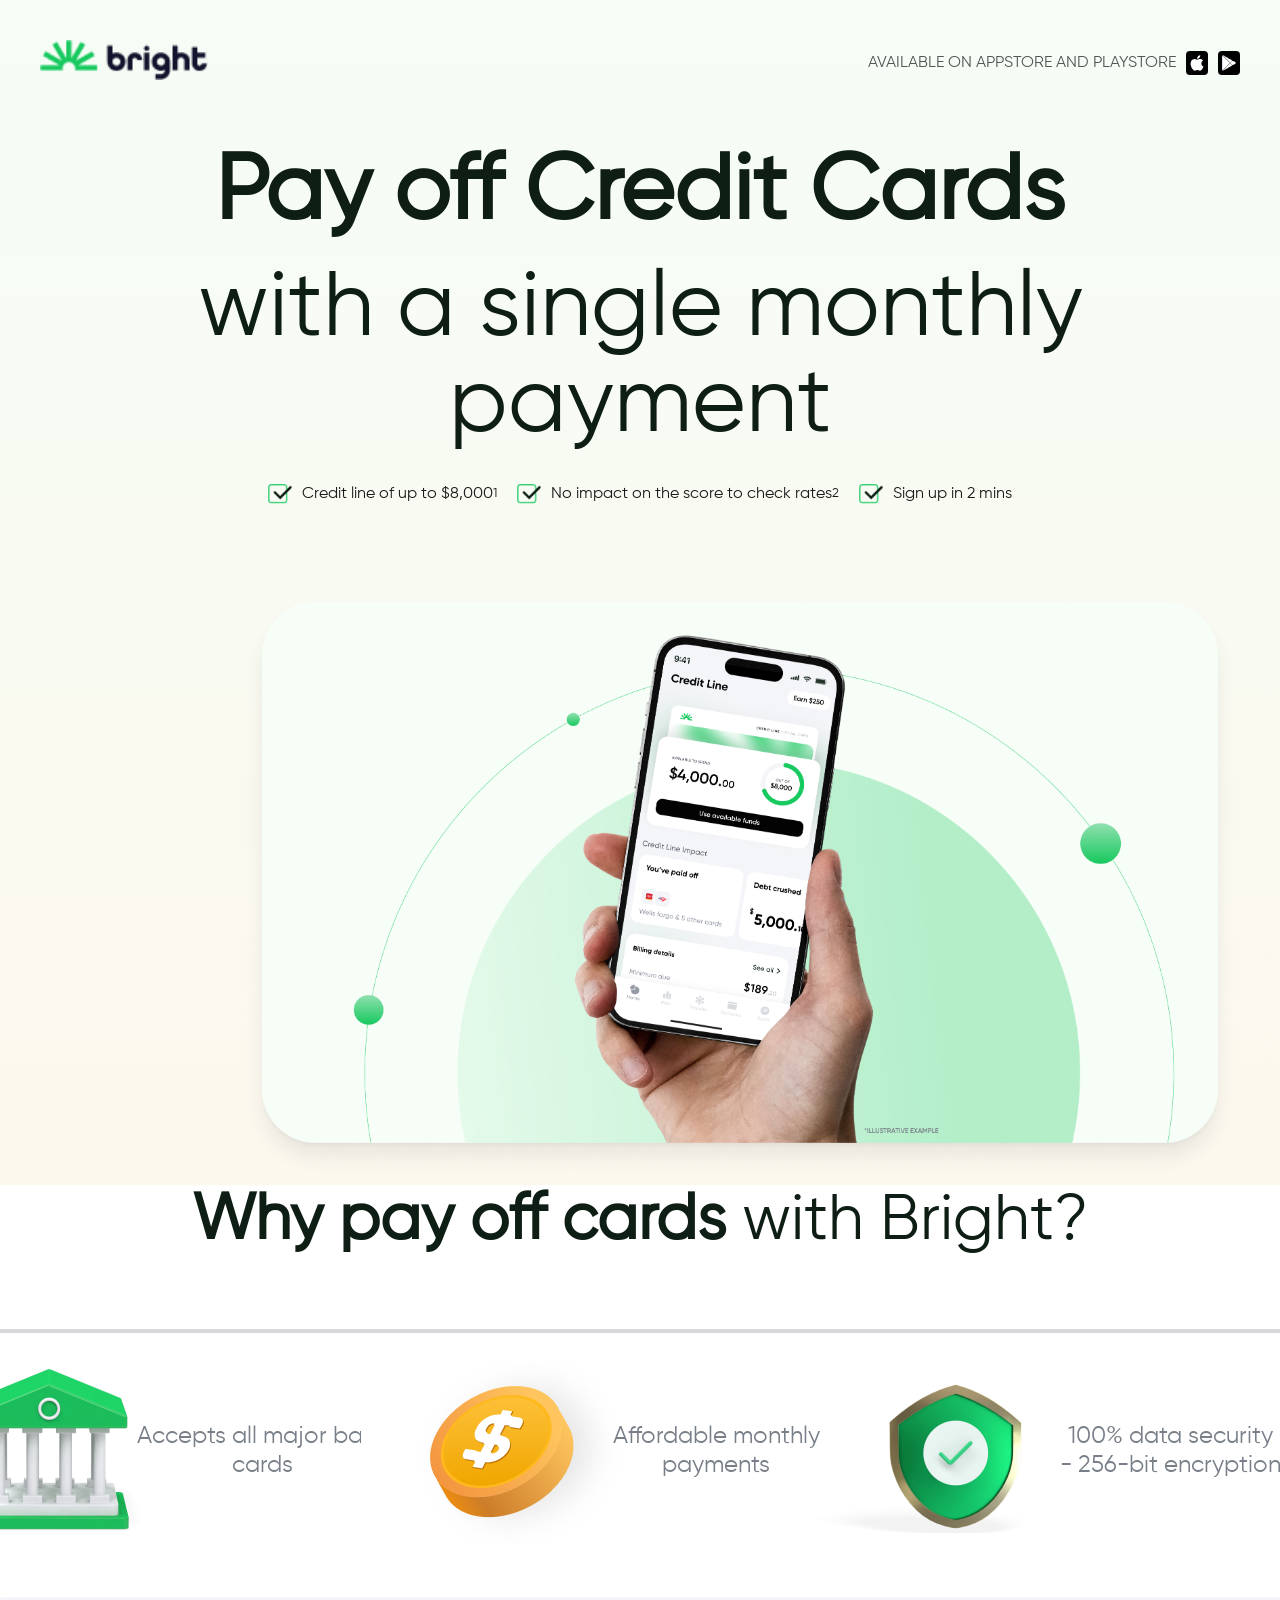
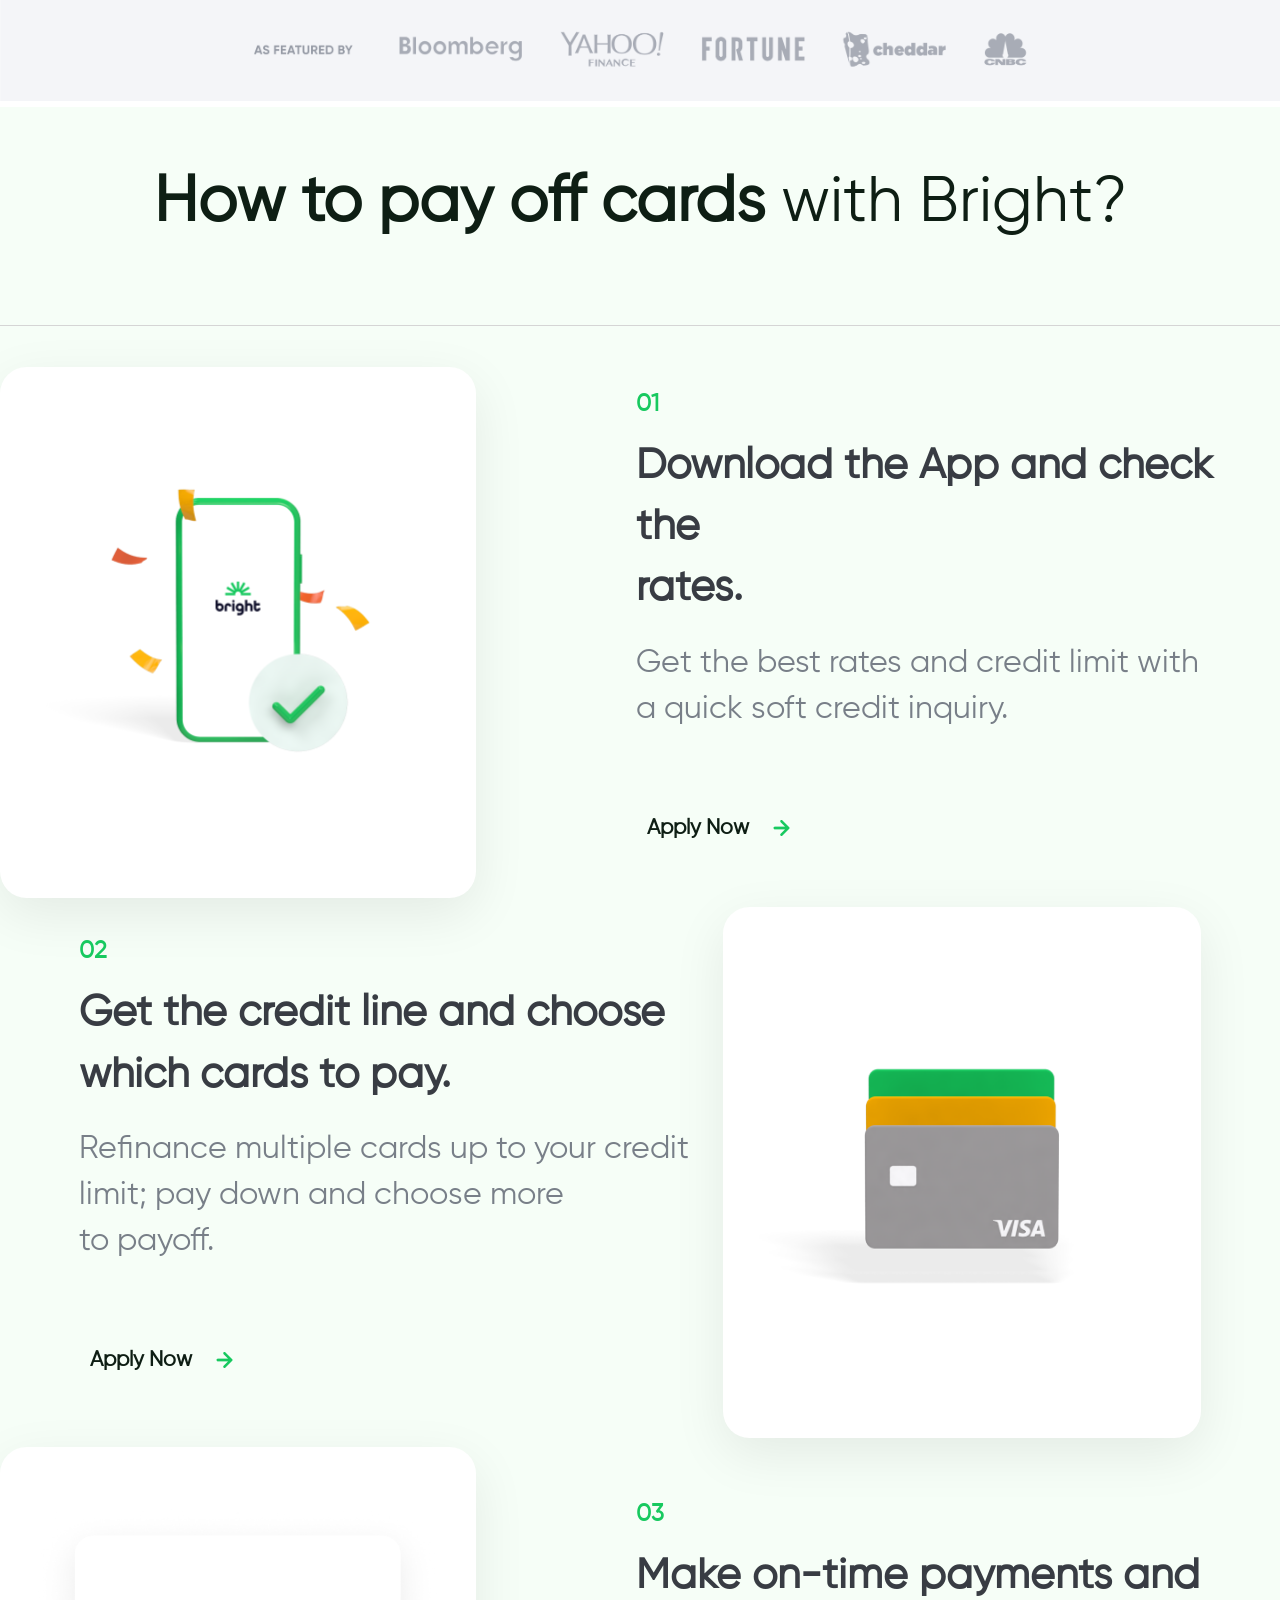
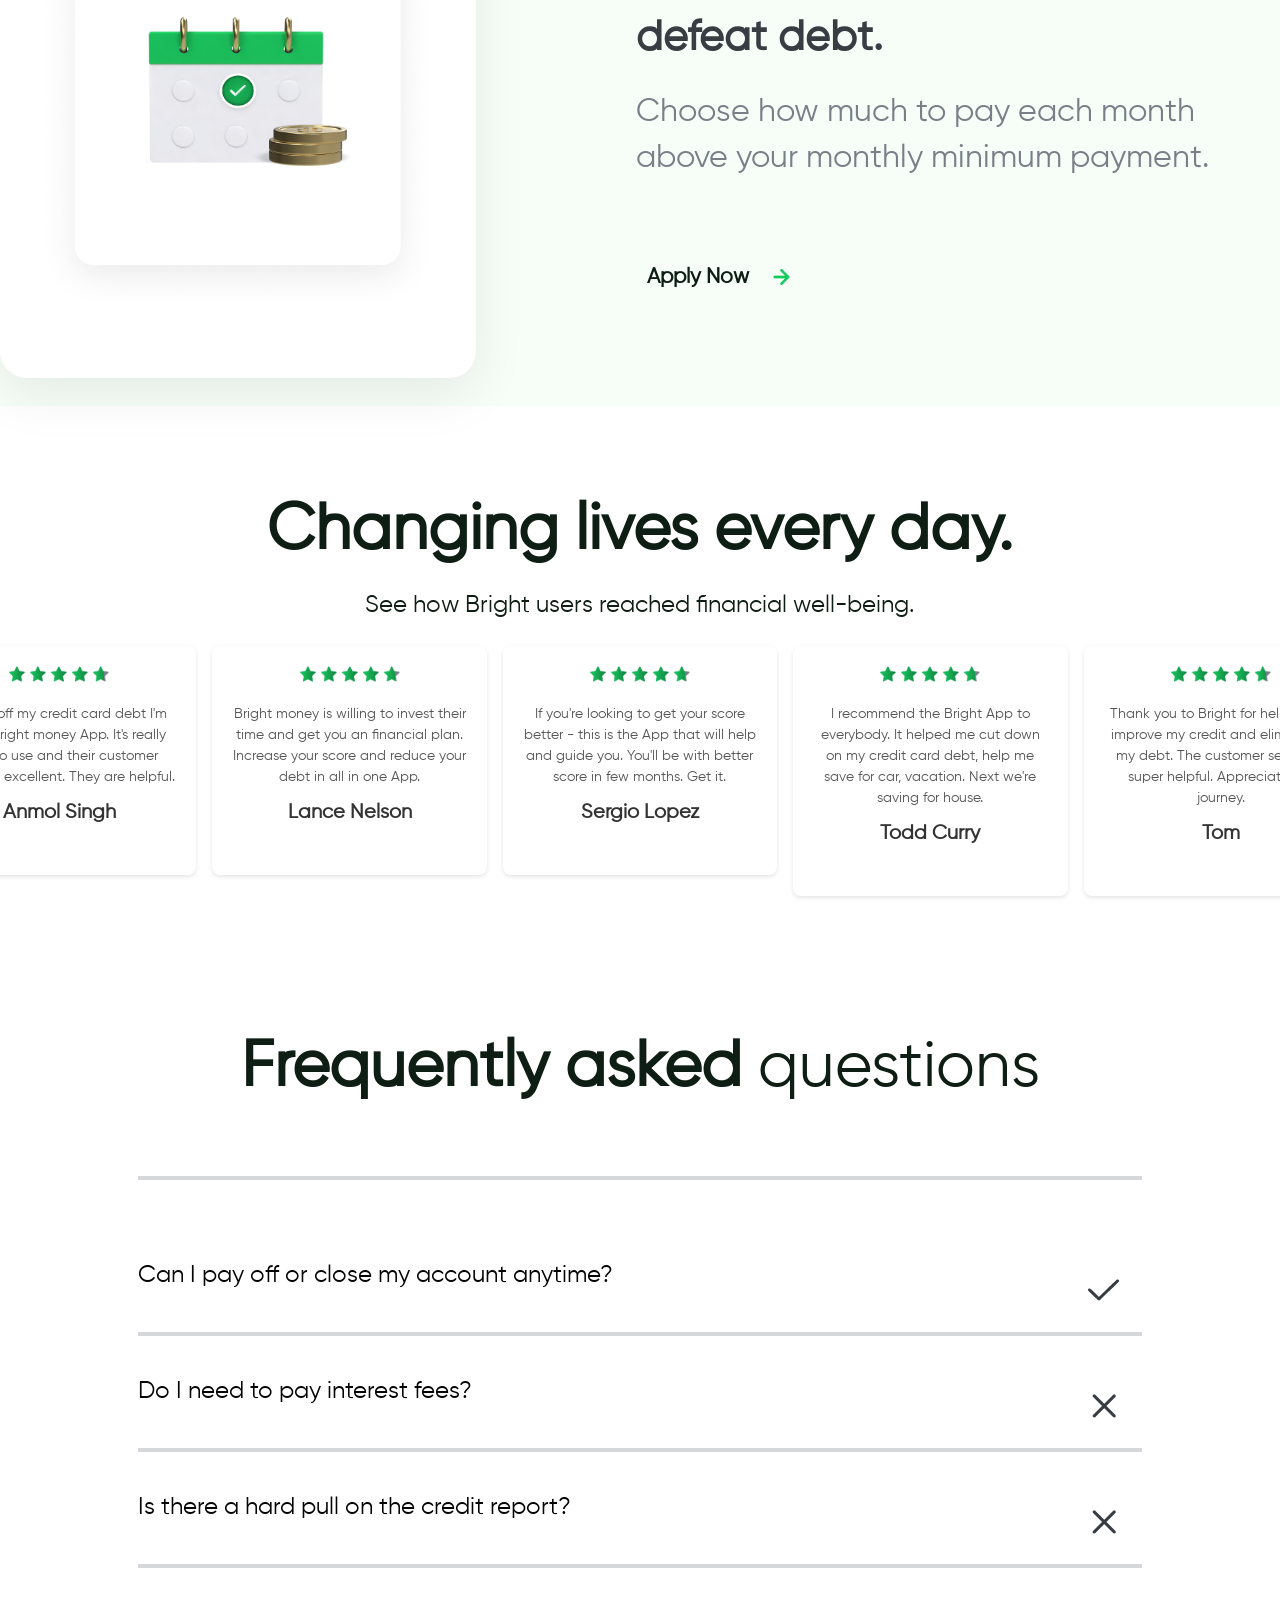
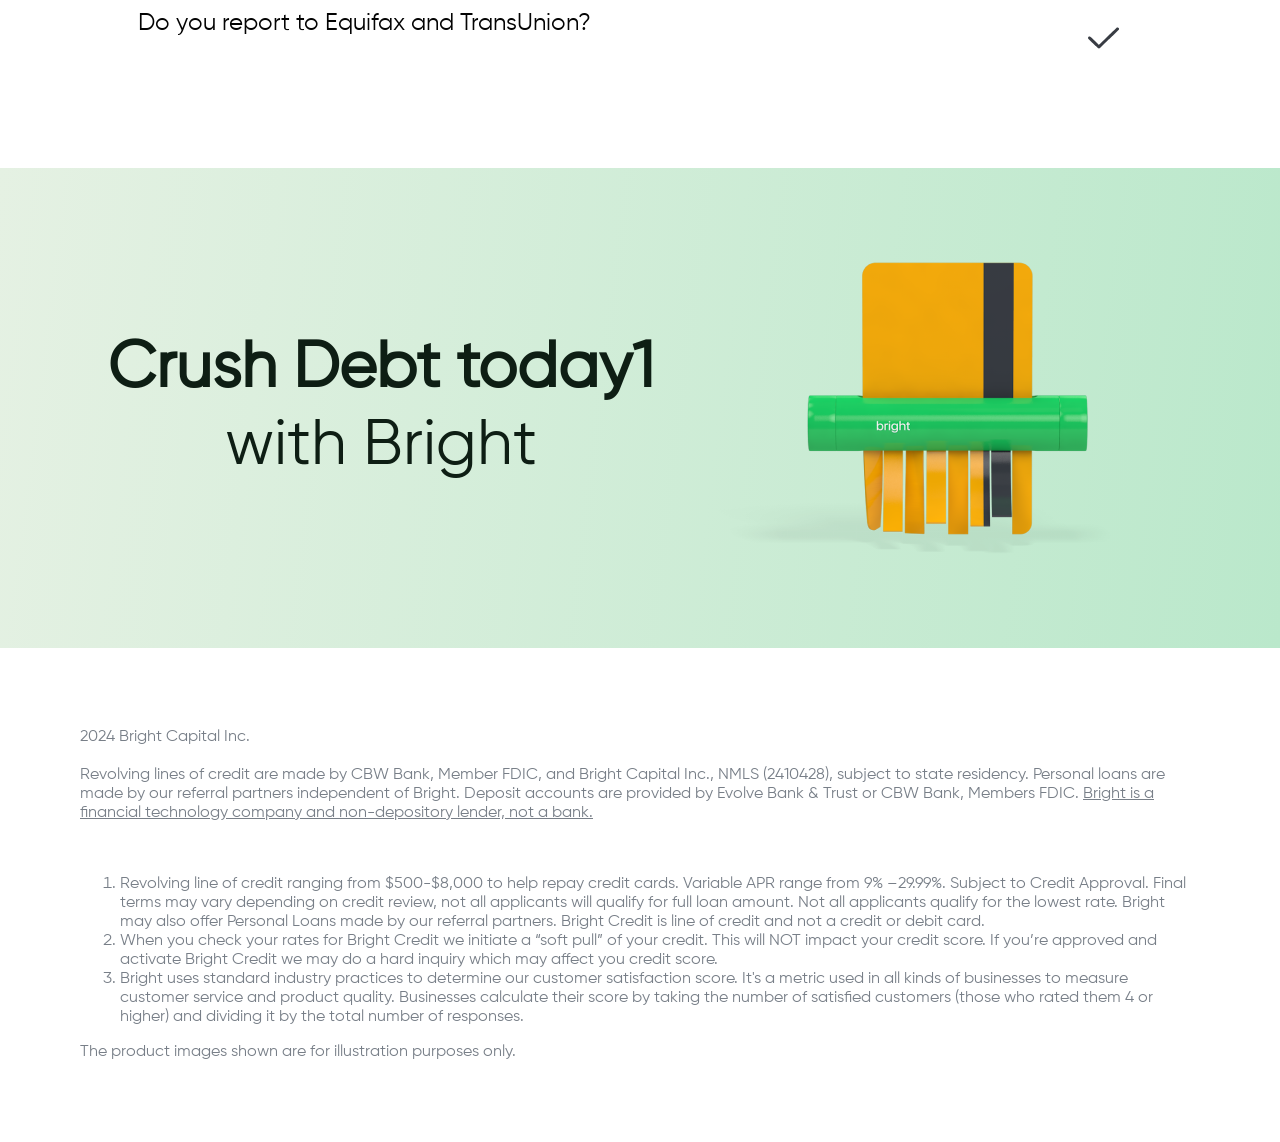
==== index.html @ 3669b3a7 "button_tag_id_added" ====
<!DOCTYPE html>
<html lang="en">
  <head>
    <!--Google Tag Manager -->
    <script>
      (function (w, d, s, l, i) {
        w[l] = w[l] || [];
        w[l].push({ "gtm.start": new Date().getTime(), event: "gtm.js" });
        var f = d.getElementsByTagName(s)[0],
          j = d.createElement(s),
          dl = l != "dataLayer" ? "&l=" + l : "";
        j.async = true;
        j.src = "https://www.googletagmanager.com/gtm.js?id=" + i + dl;
        f.parentNode.insertBefore(j, f);
      })(window, document, "script", "dataLayer", "GTM-5HPB9W33");
    </script>
    <!--End Google Tag Manager-->
    <!-- Google tag (gtag.js) -->
    <script
      async
      src="https://www.googletagmanager.com/gtag/js?id=G-F4E2Q1ELGJ"
    ></script>
    <script>
      window.dataLayer = window.dataLayer || [];
      function gtag() {
        dataLayer.push(arguments);
      }
      gtag("js", new Date());

      gtag("config", "G-F4E2Q1ELGJ");
    </script>

    <meta charset="UTF-8" />
    <meta name="viewport" content="width=device-width, initial-scale=1.0" />
    <title>Credit Card Payment</title>
    <link rel="stylesheet" href="styles.css" />
  </head>
  <body>
    <!-- Google Tag Manager (noscript) -->
    <noscript
      ><iframe
        src="https://www.googletagmanager.com/ns.html?id=GTM-WM8FBQHL"
        height="0"
        width="0"
        style="display: none; visibility: hidden"
      ></iframe
    ></noscript>
    <!-- End Google Tag Manager (noscript) -->

    <div class="container">
      <div class="navbar">
        <div class="logo">
          <img
            src="./public/Bright Primary Horizontal - Dark.png"
            alt="Bright Logo"
          />
        </div>
        <div class="top-right-div">
          <p>AVAILABLE ON APPSTORE AND PLAYSTORE</p>
          <div class="top-right">
            <img src="./public/Apple Icon.png" alt="App Store" />
            <img src="public/Gplay Icon.png" alt="Play Store" />
          </div>
        </div>
      </div>
      <div class="hero-text">
        <h1>Pay off Credit Cards<br /></h1>
        <p>with a single monthly payment</p>
      </div>
      <div class="features">
        <div class="feature">
          <img src="./public/checkmark.png" alt="Checkmark" />
          Credit line of up to $8,000<sup>1</sup>
        </div>
        <div class="feature">
          <img src="./public/checkmark.png" alt="Checkmark" />
          No impact on the score to check rates<sup>2</sup>
        </div>
        <div class="feature">
          <img src="./public/checkmark.png" alt="Checkmark" />
          Sign up in 2 mins
        </div>
      </div>
      <div class="hero-image">
        <img src="./public/image_hero_main.png" alt="Hero Image" />
      </div>
    </div>

    <div class="why-bright-section">
      <div class="why-bright-header">
        <div class="why-bright-title">
          <span class="why-bright-title-bold">Why pay off cards </span>
          <span class="why-bright-title-light">with Bright?</span>
        </div>
      </div>
      <div class="why-bright-divider"></div>
      <div class="why-bright-features">
        <div class="why-bright-feature-item">
          <div class="why-bright-feature-icon">
            <img src="./public/BankImage.png" alt="Bank cards" />
          </div>
          <div class="why-bright-feature-text">
            Accepts all major bank <br />
            cards
          </div>
        </div>

        <div class="why-bright-feature-item">
          <div class="why-bright-feature-icon">
            <img src="./public/CoinImage.png" alt="Data security" />
          </div>
          <div class="why-bright-feature-text">
            Affordable monthly <br />
            payments
          </div>
        </div>
        <div class="why-bright-feature-item">
          <div class="why-bright-feature-icon">
            <img
              src="./public/Security.png"
              alt="Encryption"
              class="feature-overlay"
            />
          </div>
          <div class="why-bright-feature-text">
            100% data security<br />
            - 256-bit encryption
          </div>
        </div>
      </div>
    </div>

    <div class="companyList">
      <img
        src="./public/CompanyList.png"
        alt="Company List"
        class="company-list"
      />
    </div>

    <div class="bg-how-to-pay">
      <div class="how-to-pay-section">
        <div class="how-to-pay-title">
          <span class="how-to-pay-bold">How to pay off cards </span>
          <span class="how-to-pay-light">with Bright?</span>
        </div>

        <div class="how-to-pay-step">
          <div class="step-image-wrapper">
            <img src="./public/mobileImage.png" alt="Step Image" />
          </div>
          <div class="step-content">
            <div class="step-details">
              <div class="step-number">01</div>
              <div class="step-title">
                Download the App and check the <br />
                rates.
              </div>
              <div class="step-description">
                Get the best rates and credit limit with <br />a quick soft
                credit inquiry.
              </div>
            </div>
            <div class="apply-now">
              <div class="apply-text">Apply Now</div>
              <img src="./public/right arrow.png" alt="Right Arrow" />
            </div>
          </div>
        </div>
        <div class="how-to-pay-step-2">
          <div class="step-image-wrapper">
            <img src="./public/Card.png" alt="Step Image" />
          </div>
          <div class="step-content">
            <div class="step-details">
              <div class="step-number">02</div>
              <div class="step-title">
                Get the credit line and choose <br />which cards to pay.
              </div>
              <div class="step-description">
                Refinance multiple cards up to your credit<br />
                limit; pay down and choose more<br />
                to payoff.
              </div>
            </div>
            <div class="apply-now">
              <div class="apply-text">Apply Now</div>
              <img src="./public/right arrow.png" alt="Right Arrow" />
            </div>
          </div>
        </div>

        <div class="how-to-pay-step">
          <div class="step-image-wrapper">
            <img src="./public/Calender.png" alt="Step Image" />
          </div>
          <div class="step-content">
            <div class="step-details">
              <div class="step-number">03</div>
              <div class="step-title">
                Make on-time payments and defeat debt.
              </div>
              <div class="step-description">
                Choose how much to pay each month<br />
                above your monthly minimum payment.
              </div>
            </div>
            <div class="apply-now">
              <div class="apply-text">Apply Now</div>
              <img src="./public/right arrow.png" alt="Right Arrow" />
            </div>
          </div>
        </div>
      </div>
    </div>

    <!-- Testimonials Section -->
    <div class="testimonials-container">
      <div class="testimonials-wrapper">
        <div class="testimonials-header">
          <div class="header-content">
            <h1 class="main-heading">Changing lives every day.</h1>
            <p class="sub-heading">
              See how Bright users reached financial well-being.
            </p>
          </div>
        </div>

        <div class="testimonials-grid">
          <!-- Testimonial Card 1 -->
          <div class="testimonial-card-wrapper">
            <div class="testimonial-card">
              <div class="rating-container">
                <img src="./public/RATING.png" alt="Rating" />
              </div>
              <div class="testimonial-content">
                <p class="testimonial-text">
                  To Pay off my credit card debt I'm using Bright money App.
                  It's really easy to use and their customer service is
                  excellent. They are helpful.
                </p>
                <p class="testimonial-author">Anmol Singh</p>
              </div>
            </div>
          </div>

          <!-- Testimonial Card 2 -->
          <div class="testimonial-card-wrapper">
            <div class="testimonial-card">
              <div class="rating-container">
                <img src="./public/RATING.png" alt="Rating" />
              </div>
              <div class="testimonial-content">
                <p class="testimonial-text">
                  Bright money is willing to invest their time and get you an
                  financial plan. Increase your score and reduce your debt in
                  all in one App.
                </p>
                <p class="testimonial-author">Lance Nelson</p>
              </div>
            </div>
          </div>

          <!-- Testimonial Card 3 -->
          <div class="testimonial-card-wrapper">
            <div class="testimonial-card">
              <div class="rating-container">
                <img src="./public/RATING.png" alt="Rating" />
              </div>
              <div class="testimonial-content">
                <p class="testimonial-text">
                  If you're looking to get your score better - this is the App
                  that will help and guide you. You'll be with better score in
                  few months. Get it.
                </p>
                <p class="testimonial-author">Sergio Lopez</p>
              </div>
            </div>
          </div>

          <!-- Testimonial Card 4 -->
          <div class="testimonial-card-wrapper">
            <div class="testimonial-card">
              <div class="rating-container">
                <img src="./public/RATING.png" alt="Rating" />
              </div>
              <div class="testimonial-content">
                <p class="testimonial-text">
                  I recommend the Bright App to everybody. It helped me cut down
                  on my credit card debt, help me save for car, vacation. Next
                  we're saving for house.
                </p>
                <p class="testimonial-author">Todd Curry</p>
              </div>
            </div>
          </div>

          <!-- Testimonial Card 5 -->
          <div class="testimonial-card-wrapper">
            <div class="testimonial-card">
              <div class="rating-container">
                <img src="./public/RATING.png" alt="Rating" />
              </div>
              <div class="testimonial-content">
                <p class="testimonial-text">
                  Thank you to Bright for helping me improve my credit and
                  eliminating my debt. The customer service is super helpful.
                  Appreciate the journey.
                </p>
                <p class="testimonial-author">Tom</p>
              </div>
            </div>
          </div>
        </div>
      </div>
    </div>

    <div class="faq">
      <div class="faq__container">
        <div class="faq__header">
          <span class="faq__title faq__title--bold">Frequently asked </span>
          <span class="faq__title">questions</span>
        </div>

        <div class="faq__divider"></div>

        <div class="faq__content">
          <div class="faq__item">
            <div class="faq__icon-wrapper">
              <img src="./public/tick.png" alt="Tick" />
            </div>
            <div class="faq__question">
              Can I pay off or close my account anytime?
            </div>
          </div>

          <div class="faq__divider"></div>

          <div class="faq__item">
            <div class="faq__icon-wrapper">
              <img src="./public/cross.png" alt="Tick" />
            </div>
            <div class="faq__question">Do I need to pay interest fees?</div>
          </div>

          <div class="faq__divider"></div>

          <div class="faq__item">
            <div class="faq__icon-wrapper">
              <img src="./public/cross.png" alt="Tick" />
            </div>
            <div class="faq__question">
              Is there a hard pull on the credit report?
            </div>
          </div>

          <div class="faq__divider"></div>

          <div class="faq__item">
            <div class="faq__icon-wrapper">
              <img src="./public/tick.png" alt="Tick" />
            </div>
            <div class="faq__question">
              Do you report to Equifax and TransUnion?
            </div>
          </div>
        </div>
      </div>
    </div>

    <div class="foot-upper-container">
      <div class="foot-upper-content">
        <div class="foot-upper-text-wrapper">
          <div class="foot-upper-headline">
            <span class="foot-upper-headline-bold">Crush Debt today1 </span
            ><br />
            <span class="foot-upper-headline-regular">with Bright</span>
          </div>
        </div>
        <button
          class="get-started-btn"
          onclick="window.location.href='https://www.brightmoney.co/';"
        >
          <h1>Get Started</h1>
          <img src="./public/Right Icon.png" alt="Right Icon" />
        </button>
      </div>

      <div class="foot-upper-image-container">
        <img
          src="./public/CreditCard.png"
          alt="Hero illustration"
          class="foot-upper-image"
        />
      </div>
    </div>

    <div class="footer">
      <div>
        <span
          style="
            color: #787f88;
            font-size: 16px;
            font-family: Gilroy;
            font-weight: 500;
            word-wrap: break-word;
          "
          >2024 Bright Capital Inc.<br /><br />Revolving lines of credit are
          made by CBW Bank, Member FDIC, and Bright Capital Inc., NMLS
          (2410428), subject to state residency. Personal loans are made by our
          referral partners independent of Bright. Deposit accounts are provided
          by Evolve Bank & Trust or CBW Bank, Members FDIC. </span
        ><span
          style="
            color: #787f88;
            font-size: 16px;
            font-family: Gilroy;
            font-weight: 500;
            text-decoration: underline;
            word-wrap: break-word;
          "
          >Bright is a financial technology company and non-depository lender,
          not a bank.</span
        >
      </div>
      <div>
        <ol
          style="
            color: #787f88;
            font-size: 16px;
            font-family: Gilroy;
            font-weight: 400;
            word-wrap: break-word;
          "
        >
          <li>
            Revolving line of credit ranging from $500-$8,000 to help repay
            credit cards. Variable APR range from 9% –29.99%. Subject to Credit
            Approval. Final terms may vary depending on credit review, not all
            applicants will qualify for full loan amount. Not all applicants
            qualify for the lowest rate. Bright may also offer Personal Loans
            made by our referral partners. Bright Credit is line of credit and
            not a credit or debit card.
          </li>
          <li>
            When you check your rates for Bright Credit we initiate a “soft
            pull” of your credit. This will NOT impact your credit score. If
            you’re approved and activate Bright Credit we may do a hard inquiry
            which may affect you credit score.
          </li>
          <li>
            Bright uses standard industry practices to determine our customer
            satisfaction score. It's a metric used in all kinds of businesses to
            measure customer service and product quality. Businesses calculate
            their score by taking the number of satisfied customers (those who
            rated them 4 or higher) and dividing it by the total number of
            responses.
          </li>
        </ol>
        <span
          style="
            color: #787f88;
            font-size: 16px;
            font-family: Gilroy;
            font-weight: 400;
            word-wrap: break-word;
          "
        >
          The product images shown are for illustration purposes only.
        </span>
      </div>
    </div>
  </body>
</html>
---- styles.css ----
@font-face {
  font-family: "Gilroy";
  src: url("gilroy/Gilroy-Regular.ttf") format("truetype"),
    url("gilroy/Gilroy-ExtraBold.ttf") format("truetype"),
    url("gilroy/Gilroy-Medium.ttf") format("truetype");
  font-weight: normal;
  font-style: normal;
}

* {
  /* outline: 1px solid red; Helps you see which element overflows */
}

body {
  margin: 0;
  font-family: "Gilroy", sans-serif;
  color: #1a1a1a;
  text-align: center;
}

.navbar {
  max-width: 1200px;
  margin: 0 auto;
  padding: 40px;
  display: flex;
  flex-direction: row;
  justify-content: space-between;
  align-items: center;
}

.logo {
  text-align: left;
}

.logo img {
  height: 40px;
}

.top-right-div {
  display: flex;
  justify-content: space-between;
  align-items: center;
}

.top-right-div p {
  margin: 0;
  font-size: 1rem;
  color: #555;
}

.container {
  background: linear-gradient(to bottom, #f5fdf6, #fdf8ee);
}
.top-right {
  top: 20px;
  right: 20px;
  display: flex;
  flex-direction: row;
  align-items: center;
  justify-content: center;
}

.top-right img {
  background: black;
  padding: 4px;
  border-radius: 4px;
  /* height: 30px; */
  margin-left: 10px;
}

h1 {
  font-size: 2.5rem;
  margin: 20px 0;
}

p {
  font-size: 1.25rem;
  margin: 10px 0 30px;
  color: #555;
}

.features {
  display: flex;
  justify-content: center;
  flex-wrap: wrap;
  gap: 20px;
}

.feature {
  display: flex;
  align-items: center;
  font-size: 1rem;
  color: #1a1a1a;
}

.feature img {
  height: 20px;
  margin-right: 10px;
}

.hero-text h1 {
  color: #0e1e14;
  font-size: 92px;
  font-family: Gilroy;
  font-weight: 700;
  line-height: 96px;
  word-wrap: break-word;
}

.hero-text p {
  color: #0e1e14;
  font-size: 92px;
  font-family: Gilroy;
  font-weight: 400;
  line-height: 96px;
  word-wrap: break-word;
}

.hero-image {
  margin: 0 240px;
}

.hero-image img {
  max-width: 1000px;
  align-items: center;
  margin-top: 90px;
}

/* Why Bright Section */

.why-bright-section {
  width: 100%;
  max-width: 1416px;
  margin: 0 auto;
  display: flex;
  flex-direction: column;
  justify-content: center;
  align-items: center;
  gap: 72px;
}

.why-bright-header {
  display: flex;
  justify-content: center;
  align-items: center;
  width: 100%;
  background-color: white;
}

.why-bright-title {
  text-align: center;
}

.why-bright-title-bold {
  color: #0e1e14;
  font-size: 64px;
  font-family: Gilroy, sans-serif;
  font-weight: 700;
  line-height: 72px;
}

.why-bright-title-light {
  color: #0e1e14;
  font-size: 64px;
  font-family: Gilroy, sans-serif;
  font-weight: 400;
  line-height: 72px;
}

.why-bright-divider {
  width: 100%;
  border: 2.67px solid #d5d7db;
}

.why-bright-features {
  display: flex;
  justify-content: center;
  align-items: flex-start;
  gap: 36px;
  width: 100%;
}

.why-bright-feature-item {
  display: flex;
  justify-content: flex-start;
  align-items: center;
  gap: 12px;
}

.why-bright-feature-icon {
  width: 140px;
  height: 91.8px;
  display: flex;
  justify-content: center;
  align-items: center;
}

.feature-gradient-icon {
  width: 71.65px;
  height: 67.98px;
  background: linear-gradient(
    58deg,
    #ff9500 0%,
    #cd7d29 29%,
    #f7bb57 91%,
    #fec55e 100%
  );
  border-radius: 8px;
}

.feature-image-wrapper {
  width: 208.27px;
  height: 137.73px;
  position: relative;
}

.feature-image-wrapper img {
  position: absolute;
}

.feature-image-wrapper .feature-overlay {
  width: 39.99px;
  height: 39.99px;
  left: 84.42px;
  top: 48.87px;
  background: linear-gradient(0deg, #ffffff 0%, #ffffff 100%);
  box-shadow: 0px 3.1px 18.6px rgba(0, 0, 0, 0.16);
}

.why-bright-feature-text {
  width: 266px;
  color: #787f88;
  font-size: 24px;
  font-family: Gilroy, sans-serif;
  font-weight: 500;
  line-height: 29px;
}

.company-list {
  width: 100%;
  margin-top: 100px;
}

/* How to Pay Section */
.bg-how-to-pay {
  background: var(--Gradient-Gradient-10, #f6fef7);
}

.how-to-pay-section {
  width: 100%;
  max-width: 1413.33px;
  margin: 0 auto;
  text-align: center;
  padding-bottom: 60px;
  padding-top: 60px;
}

.how-to-pay-title {
  font-family: Gilroy, sans-serif;
  line-height: 72px;
  word-wrap: break-word;

  border-bottom: 1px solid #d5d5d5;
  padding-bottom: 72px;
}

.how-to-pay-bold {
  color: #0e1e14;
  font-size: 64px;
  font-weight: 700;
}

.how-to-pay-light {
  color: #0e1e14;
  font-size: 64px;
  font-weight: 400;
}

/* How to Pay Step */

.how-to-pay-step {
  width: 100%;
  max-width: 1413.33px;
  height: 468px;
  display: flex;
  justify-content: center;
  align-items: center;
  gap: 160px;
  margin-top: 72px;
}

.how-to-pay-step-2 {
  width: 100%;
  max-width: 1413.33px;
  height: 468px;
  display: flex;
  flex-direction: row-reverse;
  justify-content: center;
  align-items: center;
  margin-top: 72px;
}

.step-image-wrapper {
  width: 441.33px;
  height: 468px;
  padding: 31.26px 18.33px 31.74px 18px;
  background: white;
  box-shadow: 0px 16px 53.33px rgba(0, 0, 0, 0.08);
  border-radius: 26.67px;
  display: flex;
  justify-content: center;
  align-items: center;
  overflow: hidden;
}

.step-image-wrapper img {
  width: 405px;
  height: 405px;
}

.step-content {
  width: 644px;
  display: flex;
  flex-direction: column;
  justify-content: flex-start;
  align-items: flex-start;
  gap: 52px;

  text-align: start;
}

.step-details {
  display: flex;
  flex-direction: column;
  justify-content: flex-start;
  align-items: flex-start;
  gap: 20px;
}

.step-number {
  color: #17c95f;
  font-size: 24px;
  font-family: Gilroy, sans-serif;
  font-weight: 700;
  line-height: 24px;
}

.step-title {
  width: 645.33px;
  color: #383c43;
  font-size: 42px;
  font-family: Gilroy, sans-serif;
  font-weight: 700;
  line-height: 61.33px;
}

.step-description {
  width: 644px;
  color: #787f88;
  font-size: 32px;
  font-family: Gilroy, sans-serif;
  font-weight: 400;
  line-height: 46px;
}

.apply-now {
  height: 67.56px;
  padding: 10.67px;
  border-radius: 16px;
  display: flex;
  justify-content: flex-end;
  align-items: center;
  gap: 16px;
}

.apply-text {
  text-align: right;
  color: #0e1e14;
  font-size: 21.33px;
  font-family: Gilroy, sans-serif;
  font-weight: 700;
  line-height: 29.33px;
}

.apply-icon {
  display: flex;
  justify-content: center;
  align-items: center;
}

.icon-square {
  width: 32px;
  height: 32px;
  display: flex;
  justify-content: center;
  align-items: center;
}

.icon-square div {
  width: 15.99px;
  height: 16.01px;
  background: #17c95f;
}

/* Container Styles */
.testimonials-container {
  display: flex;
  flex-direction: column;
  justify-content: flex-start;
  align-items: center;
  margin-top: 80px;
}

/* .testimonials-wrapper {
  display: flex;
  flex-direction: column;
  justify-content: flex-start;
  align-items: center;
  gap: 72px;
} */

/* Header Styles */
.testimonials-header {
  height: 144px;
  display: flex;
  flex-direction: column;
  justify-content: flex-start;
  align-items: center;
  gap: 24px;
}

.header-content {
  width: 1468px;
  text-align: center;
}

.main-heading {
  color: #0e1e14;
  font-size: 64px;
  font-family: Gilroy;
  font-weight: 700;
  line-height: 50px;
  margin-bottom: 24px;
}

.sub-heading {
  color: #0e1e14;
  font-size: 24px;
  font-family: Gilroy;
  font-weight: 400;
  line-height: 50px;
}

.testimonials-grid {
  display: grid;
  gap: 16px;
  padding: 16px;
}

.testimonial-card {
  background: white;
  border-radius: 8px;
  padding: 20px;
  box-shadow: 0 2px 4px rgba(0, 0, 0, 0.1);
}

.rating-container img {
  max-width: 100px;
  height: auto;
}

.testimonial-content {
  margin-top: 16px;
}

.testimonial-text {
  margin-bottom: 12px;
  font-size: 14px;
  line-height: 1.5;
}

.testimonial-author {
  font-weight: bold;
  color: #333;
}

/* Testimonials Grid */
/* .testimonials-grid {
  display: inline-flex;
  justify-content: center;
  align-items: flex-start;
  gap: 20px;
  max-width: 1920px;

  margin-bottom: 80px;
} */

/* Card Styles */
/* .testimonial-card-wrapper {
  display: inline-flex;
  flex-direction: column;
  justify-content: flex-start;
  align-items: center;
  gap: 44px;
} */
/* 
.testimonial-card {
  text-align: justify;
  margin-top: 40px;
  width: 200px;
  height: 200px;
  padding: 28px;
  padding-bottom: 0;
  background: #f4f5f8;
  border-radius: 17.69px;
  display: flex;
  flex-direction: column;
  justify-content: flex-start;
  align-items: flex-start;
  gap: 20px;
} */

/* Rating Stars
.rating-container {
  display: flex;
  flex-direction: column;
  justify-content: center;
  align-items: flex-start;
} */

/* Testimonial Content */
/* .testimonial-content {
  width: 205.17px;
} */

/* .testimonial-text {
  color: #0e1e14;
  font-size: 14px;
  font-family: Gilroy;
  font-weight: 400;
  line-height: 17.69px;
  margin-bottom: 16px;
} */

/* .testimonial-author {
  color: #0e1e14;
  font-size: 14px;
  font-family: Gilroy;
  font-weight: 600;
  line-height: 17.69px;
} */

/* debt-hero.css */
.foot-upper-container {
  margin-bottom: 80px;
  /* padding: 0 32px; */
  width: 100%;
  height: 480px;
  background: linear-gradient(97deg, #e5f1e3 0%, #bae8cb 100%);
  display: flex;
  flex-direction: row;
  justify-content: center;
  align-items: center;
}

.foot-upper-text-wrapper {
  display: flex;
  flex-direction: column;
  justify-content: flex-start;
  align-items: flex-start;
}

.foot-upper-headline {
  width: 617px;
}

.foot-upper-headline-bold {
  color: #0e1e14;
  font-size: 64px;
  font-family: Gilroy;
  font-weight: 700;
  word-wrap: break-word;
}

.foot-upper-headline-regular {
  color: #0e1e14;
  font-size: 64px;
  font-family: Gilroy;
  font-weight: 400;
  word-wrap: break-word;
}

.faq {
  padding: 120px 200px;
  background: white;
  display: flex;
  flex-direction: column;
  justify-content: center;
  align-items: center;
}

.faq__container {
  display: flex;
  flex-direction: column;
  justify-content: center;
  align-items: center;
  gap: 72px;
}

.faq__header {
  /* width: 1413.33px; */
  text-align: center;
}

.faq__title {
  color: #0e1e14;
  font-size: 64px;
  font-family: "Gilroy", sans-serif;
  font-weight: 400;
  line-height: 72px;
  word-wrap: break-word;
}

.faq__title--bold {
  font-weight: 700;
}

.faq__divider {
  width: 1000px;
  height: 0;
  border: 2px solid #d5d7db;
}

.faq__content {
  display: flex;
  flex-direction: column;
  justify-content: flex-start;
  align-items: flex-start;
  gap: 32px;
}

.faq__item {
  height: 48px;
  width: 100%;
  display: flex;
  flex-direction: row-reverse;
  justify-content: space-between;
  align-items: flex-start;
  gap: 40px;
}

.faq__icon-wrapper {
  width: 48px;
  height: 48px;
  padding: 14px;
  display: inline-flex;
  justify-content: center;
  align-items: center;
}

.faq__icon {
  width: 28px;
  height: 18px;
  border: 3px solid #383c43;
}

.faq__question {
  color: #030303;
  font-size: 24px;
  font-family: "Gilroy", sans-serif;
  font-weight: 500;
  line-height: 47.99px;
  word-wrap: break-word;
}

.footer {
  flex-direction: column;
  justify-content: center;
  align-items: flex-start;
  gap: 36px;
  display: inline-flex;
  text-align: left;
  padding: 0 80px;

  margin-bottom: 80px;
}

.get-started-btn {
  display: none;
  width: 100%;
  height: 40px;
  padding: 12px 36px;
  justify-content: center;
  align-items: center;
  gap: 10px;
  border-radius: 12px;
  background: var(--Primary-Extended-Primary-200, #0e1e14);
}

.get-started-btn h1 {
  color: var(--Neutral-Extended-Neutral-0, #fff);
  text-align: center;

  /* Button Text Medium */
  font-family: Gilroy;
  font-size: 14px;
  font-style: normal;
  font-weight: 600;
  line-height: 24px; /* 171.429% */
}

/* Media Queries */

/* Tablet Styles */
@media (max-width: 1024px) {
  .navbar {
    flex-direction: column;
    align-items: center;
    padding: 20px;
  }

  .hero-text h1,
  .hero-text p {
    font-size: 72px;
    line-height: 80px;
  }

  .hero-image img {
    margin-top: 30px;
  }

  .why-bright-title-bold,
  .why-bright-title-light {
    font-size: px;
    line-height: 56px;
  }

  .how-to-pay-step {
    flex-direction: column;
    gap: 40px;
  }

  .how-to-pay-bold {
    color: #0e1e14;
    font-size: 32px;
  }
  .how-to-pay-light {
    color: #0e1e14;
    font-size: 32px;
  }

  .step-content {
    gap: 32px;
  }

  .step-title {
    font-size: 32px;
    line-height: 48px;
  }

  .faq__title {
    font-size: 48px;
    line-height: 60px;
  }

  .store-icons img {
    max-width: 120px;
  }
}

@media (min-width: 701px) {
  .testimonials-grid {
    grid-template-columns: repeat(5, 1fr); /* 5 cards in a row */
  }
}

/* Mobile Styles */
@media (max-width: 768px) {
  body {
    overflow-x: hidden;
  }

  .container {
    padding: 20px 20px;
  }
  .navbar {
    padding: 10px;
  }

  .logo img {
    height: 30px;
  }

  .top-right-div {
    flex-direction: column;
    align-items: center;
  }

  h1 {
    font-size: 2rem;
  }

  p {
    font-size: 1rem;
  }

  .features {
    flex-direction: column;
  }

  .hero-text h1,
  .hero-text p {
    font-size: 48px;
    line-height: 56px;
  }

  .hero-image {
    margin: 0px;
  }

  .hero-image img {
    max-width: 256px;
    height: 335px;
    margin-top: 20px;
    align-items: center;
  }

  .why-bright-section {
    /* padding: 0px 20px; */
    margin-top: 40px;
  }

  .why-bright-feature-item {
    width: 100%;
  }

  .why-bright-title-bold,
  .why-bright-title-light {
    font-size: 32px;
    line-height: 40px;
  }

  .how-to-pay-title {
    font-size: 32px;
    line-height: 40px;
    padding-left: 20px;
    padding-right: 20px;
  }

  .how-to-pay-step {
    flex-direction: column-reverse;
    gap: 20px;
  }

  .step-content {
    width: 100%;
    display: flex;
    flex-direction: column;
    justify-content: center;
    align-items: center;
    gap: 20px;

    text-align: left;
  }

  .step-number {
    font-size: 16px;
    text-align: center;
  }

  .step-title {
    width: 100%;
    font-size: 18px;
    line-height: 28px;
    text-align: start;
  }

  .step-description {
    width: 100%;
    font-size: 16px;
    text-align: start;
    line-height: 20px;
  }

  .companyList {
    overflow: hidden;
  }

  .companyList img {
    margin-top: 40px;
    transform: scale(1.3); /* Keep this for zoom effect */
    max-width: 100%;
    object-fit: contain;
    overflow: hidden; /* Prevent overflow */
    width: 100%;
  }

  .faq__title {
    font-size: 32px;
    line-height: 40px;
  }

  .faq {
    padding: 60px 32px;
  }

  .faq__divider {
    width: 100%;
  }

  .testimonial-card {
    width: 100%;
    padding: 20px;
  }

  .header-content {
    width: 100%;
    /* padding: 0 40px; */
  }

  .header-content .sub-heading {
    color: #0e1e14;
    font-size: 16px;
    font-family: Gilroy;
    font-weight: 400;
    margin: 0;
    text-wrap: pretty;
    line-height: 20px;
  }

  .testimonials-header {
    padding: 0 32px;
    height: auto;
  }

  .testimonial-text {
    font-size: 12px;
  }

  .testimonial-author {
    font-size: 12px;
  }

  .store-icons img {
    max-width: 100px;
  }

  .testimonials-grid {
    display: grid;
    grid-auto-flow: column;
    grid-auto-columns: 300px;
    gap: 16px;
    overflow-x: auto;
    scroll-behavior: smooth;
    scroll-snap-type: x mandatory;
    -webkit-overflow-scrolling: touch;
    scrollbar-width: none;
    max-width: 340px;
    margin: 0 auto;
  }

  .testimonials-grid::-webkit-scrollbar {
    display: none;
  }

  .testimonial-card-wrapper {
    scroll-snap-align: start;
  }

  .why-bright-features {
    flex-direction: column;
  }
  .how-to-pay-step-2 {
    flex-direction: column-reverse;
  }
  .top-right-div p {
    display: none;
  }
  .foot-upper-container {
    padding-top: 40px;
    flex-direction: column;
  }

  .foot-upper-content {
    display: flex;
    flex-direction: column;
    justify-content: center;
    align-items: center;
    gap: 12px;
  }

  .why-bright-feature-icon img {
    width: 91px;
    height: 91px;
    display: flex;
    justify-content: center;
    align-items: center;
    margin: 16px;
    padding: 10px;
  }
  .foot-upper-headline-bold {
    font-size: 32px;
    text-align: center;
  }
  .foot-upper-headline-regular {
    font-size: 32px;
    text-align: center;
  }
  .faq__question {
    font-size: 16px;
  }
  .main-heading {
    color: #0e1e14;
    font-size: 32px;
    font-family: Gilroy;
    font-weight: 700;
    line-height: 50px;
    margin-bottom: 24px;
  }
  .why-bright-feature-text {
    color: #787f88;
    font-size: 16px;
    font-family: Gilroy, sans-serif;
    font-weight: 500;
    text-align: left;
  }
  .why-bright-divider {
    width: 100%;
    border: 1px solid #d5d7db;
  }
  .step-image-wrapper img {
    width: 296px;
    height: 152px;
  }
  .step-image-wrapper {
    width: 200px;
    height: 200px;
    padding: 31.26px 18.33px 31.74px 18px;
    background: white;
    box-shadow: 0px 16px 53.33px rgba(0, 0, 0, 0.08);
    border-radius: 26.67px;
    display: flex;
    justify-content: center;
    align-items: center;
    overflow: hidden;
  }
  .foot-upper-image-container img {
    max-width: 360px;
  }
  .apply-text {
    font-size: 16px;
    text-align: center;
    align-items: center;
  }

  .faq__container {
    gap: 20px;
  }
  .faq__question {
    line-height: 20px;
    margin-bottom: 10px;
  }
  .faq__icon-wrapper {
    width: 24px;
    height: 24px;
  }

  .footer {
    padding: 0 40px;
  }

  .foot-upper-headline {
    width: 100%;
  }

  .step-details {
    display: flex;
    justify-content: center;
    align-items: start;
    text-align: start;
    padding: 0 40px;
  }

  .get-started-btn {
    display: flex;
  }
}
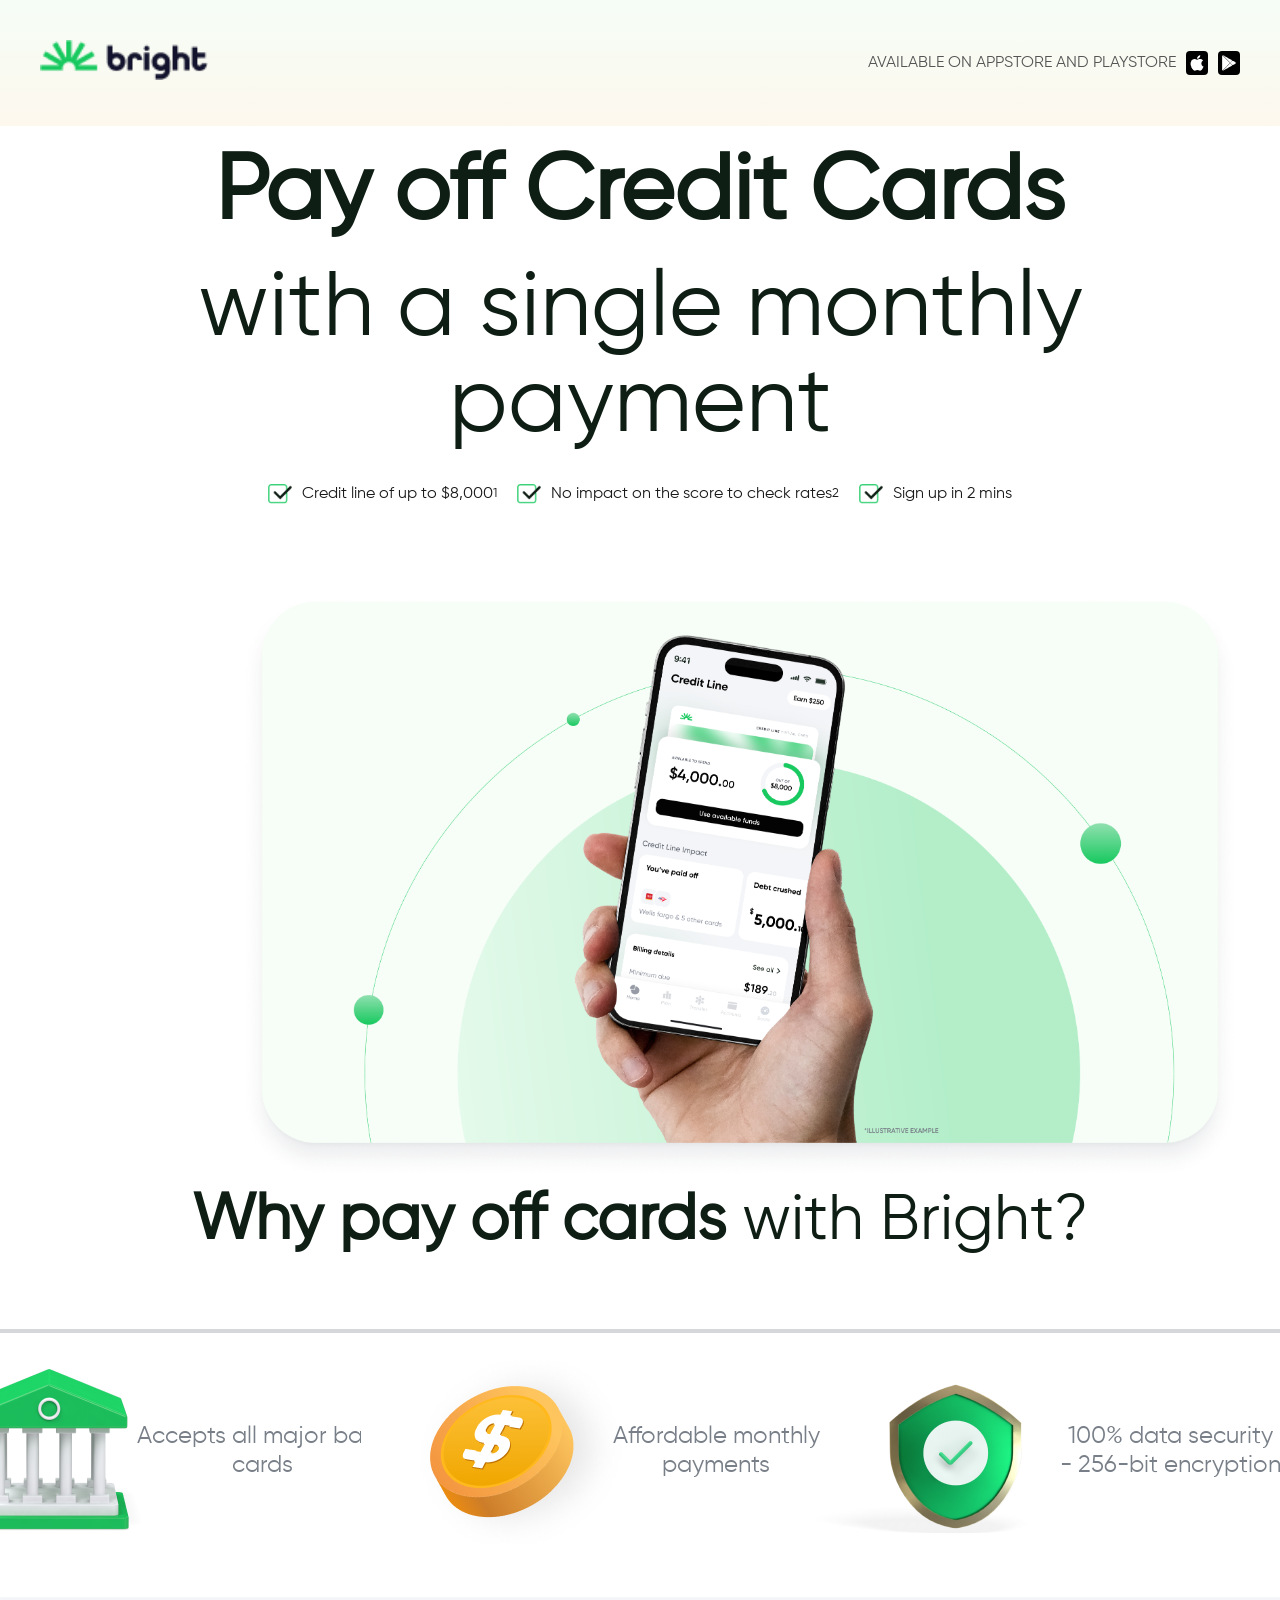
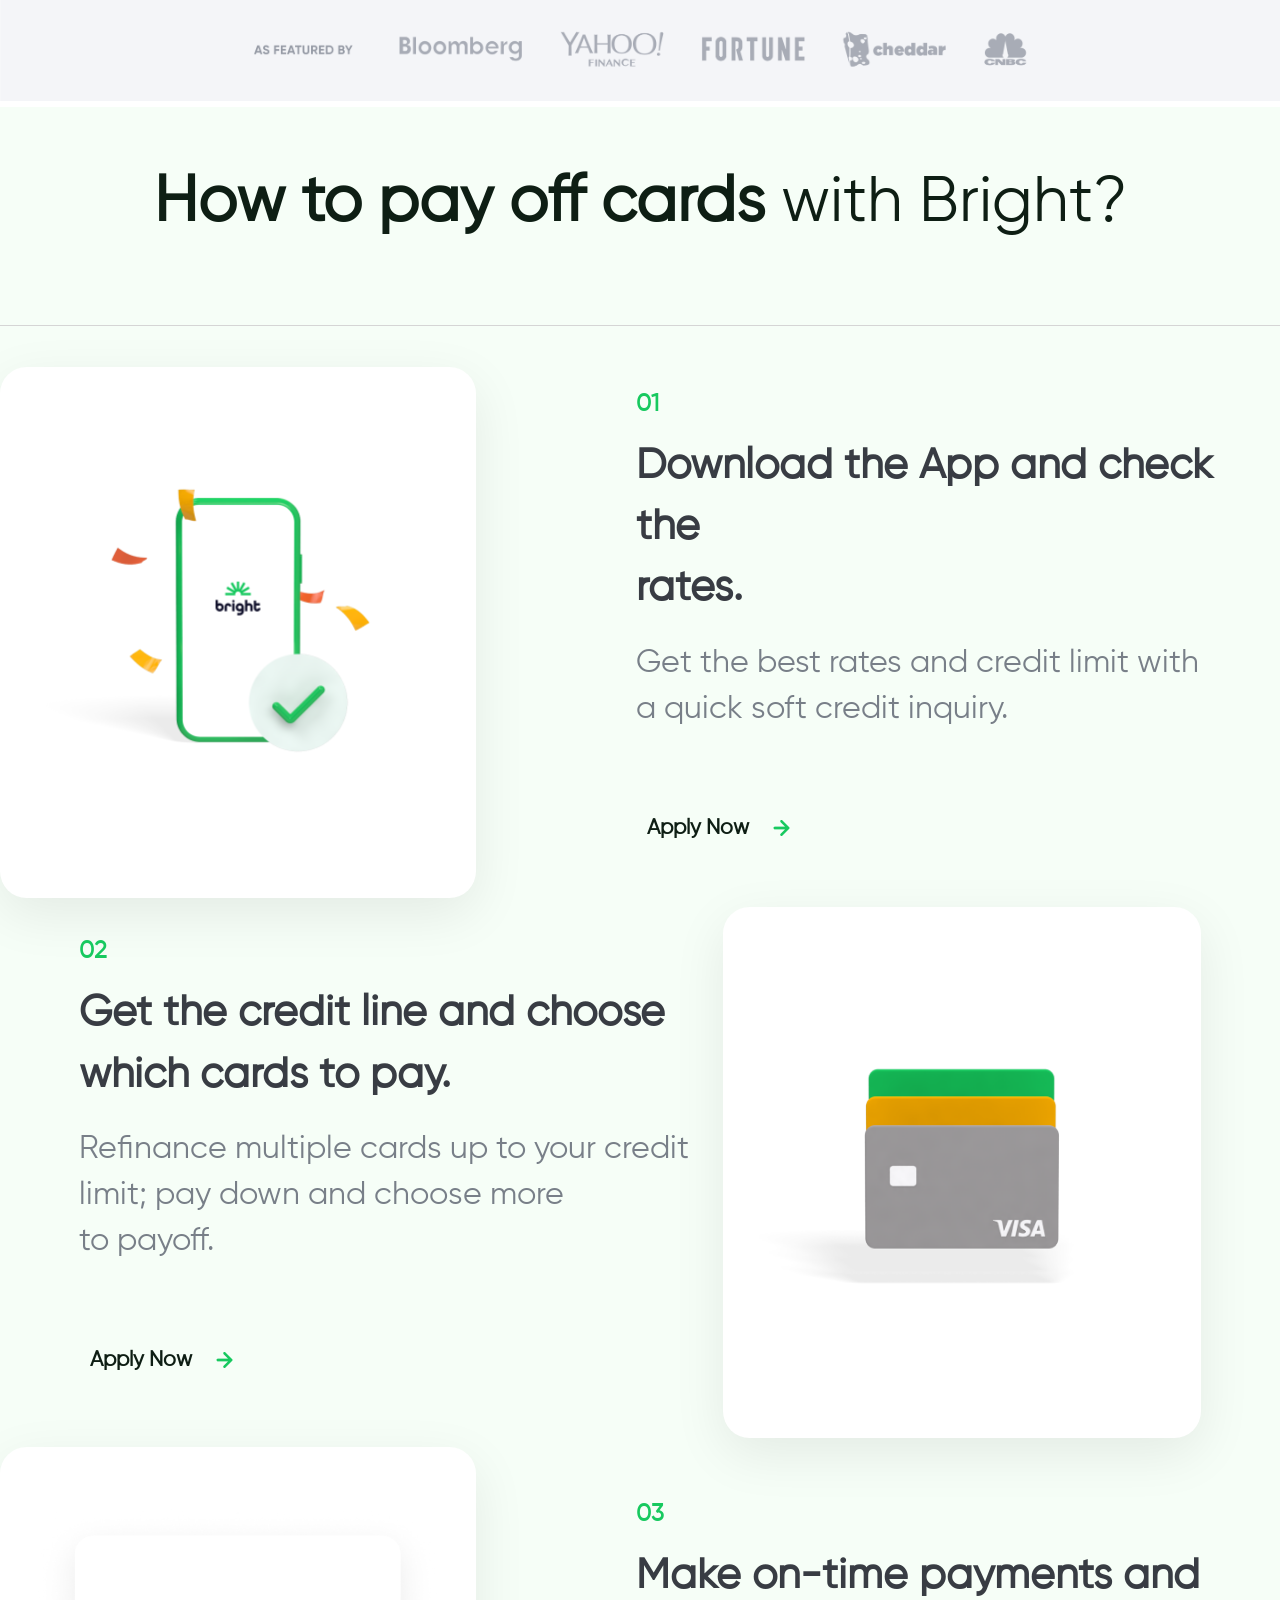
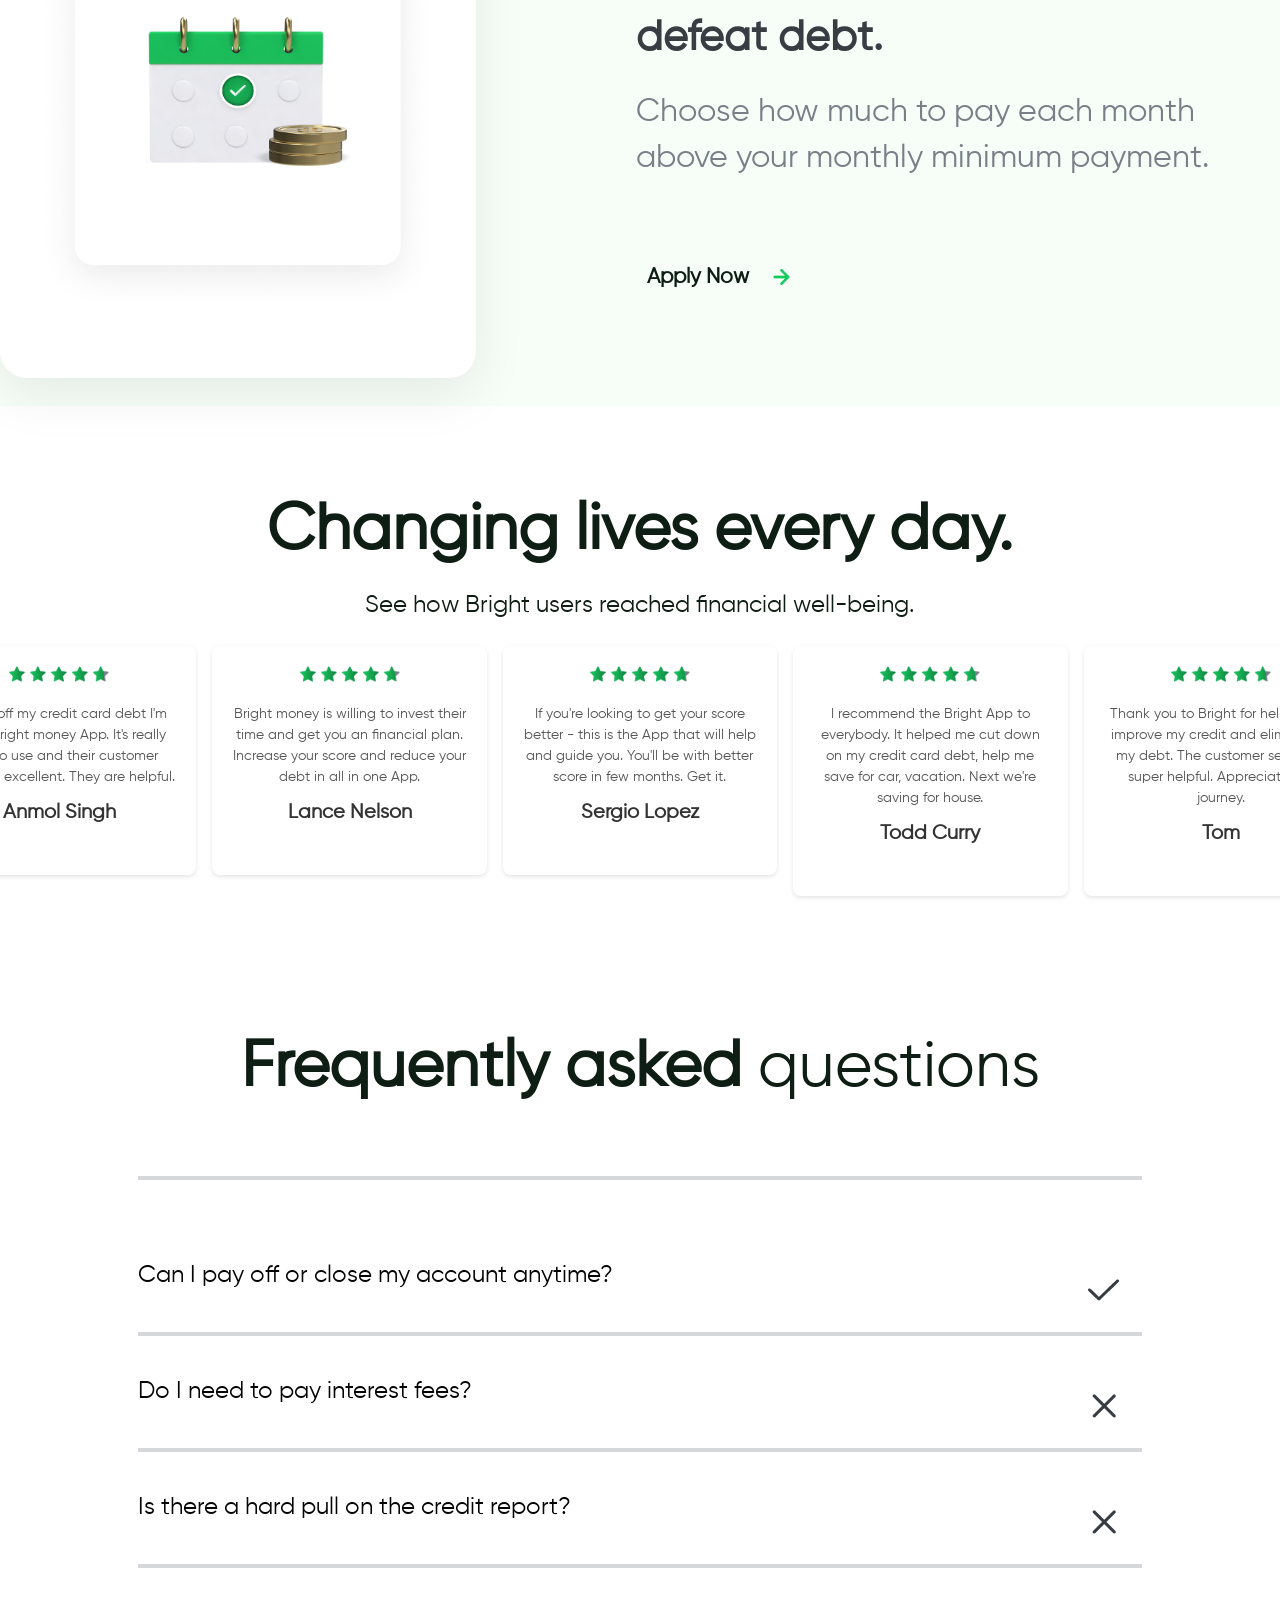
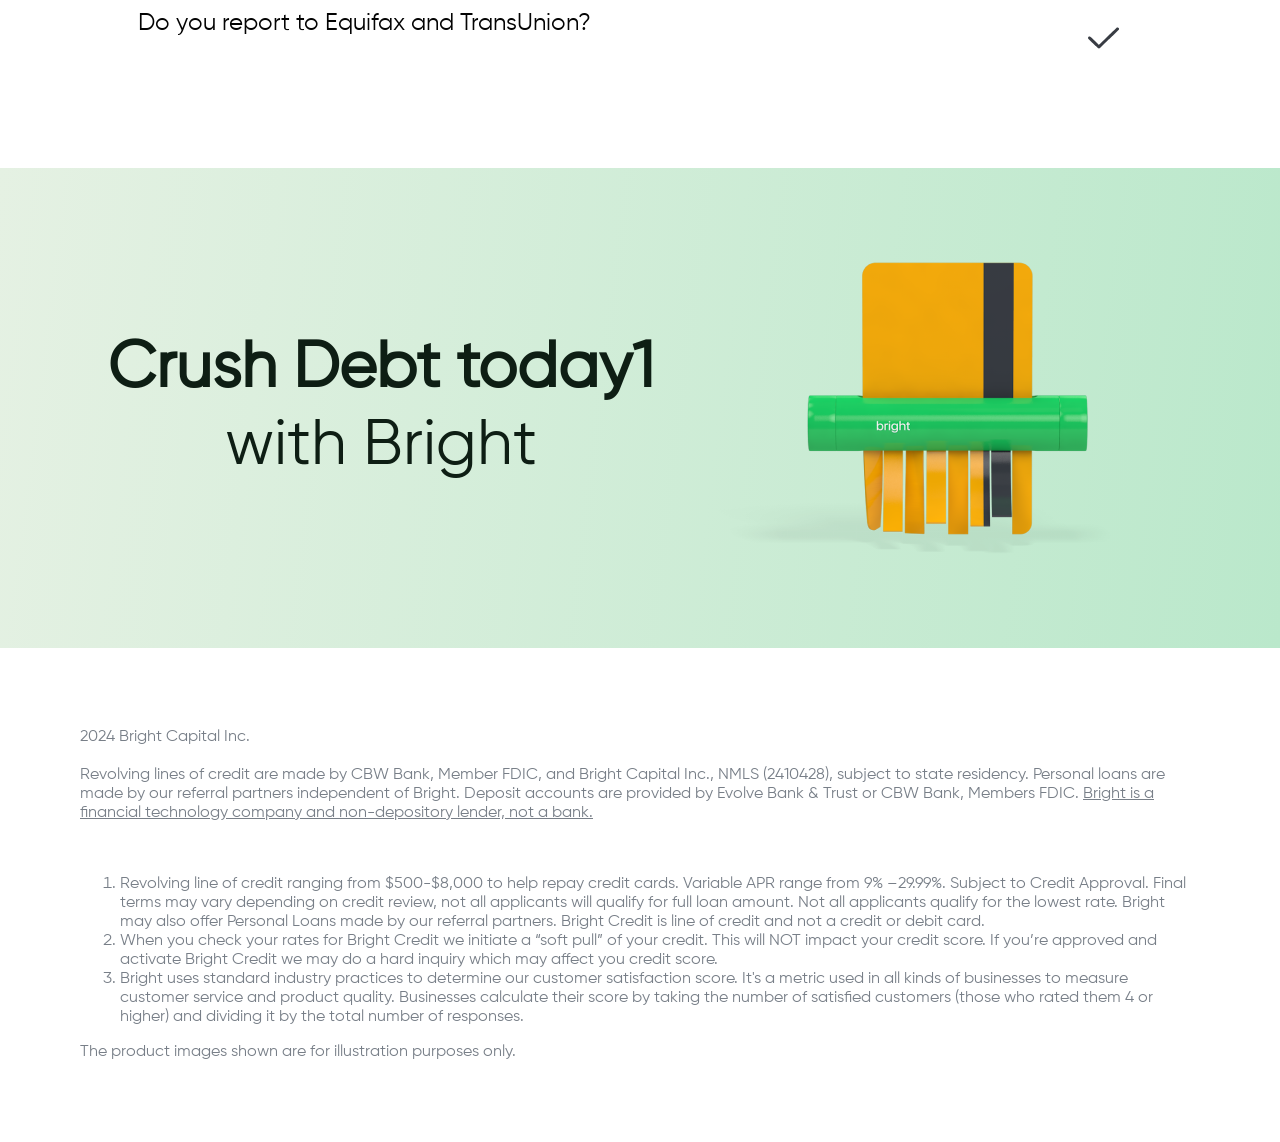
==== commit 86189dbc: "making_it_seo_optimal" ====
--- a/index.html
+++ b/index.html
@@ -12,7 +12,7 @@
         j.async = true;
         j.src = "https://www.googletagmanager.com/gtm.js?id=" + i + dl;
         f.parentNode.insertBefore(j, f);
-      })(window, document, "script", "dataLayer", "GTM-5HPB9W33");
+      })(window, document, "script", "dataLayer", "G-F4E2Q1ELGJ");
     </script>
     <!--End Google Tag Manager-->
     <!-- Google tag (gtag.js) -->
@@ -39,363 +39,369 @@
     <!-- Google Tag Manager (noscript) -->
     <noscript
       ><iframe
-        src="https://www.googletagmanager.com/ns.html?id=GTM-WM8FBQHL"
+        src="https://www.googletagmanager.com/ns.html?id=G-F4E2Q1ELGJ"
         height="0"
         width="0"
         style="display: none; visibility: hidden"
       ></iframe
     ></noscript>
     <!-- End Google Tag Manager (noscript) -->
-
-    <div class="container">
-      <div class="navbar">
-        <div class="logo">
+    <header>
+      <div class="container">
+        <div class="navbar">
+          <div class="logo">
+            <img
+              src="./public/Bright Primary Horizontal - Dark.png"
+              alt="Bright Logo"
+            />
+          </div>
+          <div class="top-right-div">
+            <p>AVAILABLE ON APPSTORE AND PLAYSTORE</p>
+            <div class="top-right">
+              <img src="./public/Apple Icon.png" alt="App Store" />
+              <img src="public/Gplay Icon.png" alt="Play Store" />
+            </div>
+          </div>
+        </div>
+      </div>
+    </header>
+    <main>
+      <section>
+        <div class="hero-text">
+          <h1>Pay off Credit Cards<br /></h1>
+          <p>with a single monthly payment</p>
+        </div>
+        <div class="features">
+          <div class="feature">
+            <img src="./public/checkmark.png" alt="Checkmark" />
+            Credit line of up to $8,000<sup>1</sup>
+          </div>
+          <div class="feature">
+            <img src="./public/checkmark.png" alt="Checkmark" />
+            No impact on the score to check rates<sup>2</sup>
+          </div>
+          <div class="feature">
+            <img src="./public/checkmark.png" alt="Checkmark" />
+            Sign up in 2 mins
+          </div>
+        </div>
+        <div class="hero-image">
+          <img src="./public/image_hero_main.png" alt="Hero Image" />
+        </div>
+      </section>
+
+      <section class="why-bright-section">
+        <div class="why-bright-header">
+          <div class="why-bright-title">
+            <span class="why-bright-title-bold">Why pay off cards </span>
+            <span class="why-bright-title-light">with Bright?</span>
+          </div>
+        </div>
+        <div class="why-bright-divider"></div>
+        <div class="why-bright-features">
+          <div class="why-bright-feature-item">
+            <div class="why-bright-feature-icon">
+              <img src="./public/BankImage.png" alt="Bank cards" />
+            </div>
+            <div class="why-bright-feature-text">
+              Accepts all major bank <br />
+              cards
+            </div>
+          </div>
+
+          <div class="why-bright-feature-item">
+            <div class="why-bright-feature-icon">
+              <img src="./public/CoinImage.png" alt="Data security" />
+            </div>
+            <div class="why-bright-feature-text">
+              Affordable monthly <br />
+              payments
+            </div>
+          </div>
+          <div class="why-bright-feature-item">
+            <div class="why-bright-feature-icon">
+              <img
+                src="./public/Security.png"
+                alt="Encryption"
+                class="feature-overlay"
+              />
+            </div>
+            <div class="why-bright-feature-text">
+              100% data security<br />
+              - 256-bit encryption
+            </div>
+          </div>
+        </div>
+      </section>
+
+      <section class="companyList">
+        <img
+          src="./public/CompanyList.png"
+          alt="Company List"
+          class="company-list"
+        />
+      </section>
+
+      <section class="bg-how-to-pay">
+        <div class="how-to-pay-section">
+          <div class="how-to-pay-title">
+            <span class="how-to-pay-bold">How to pay off cards </span>
+            <span class="how-to-pay-light">with Bright?</span>
+          </div>
+
+          <div class="how-to-pay-step">
+            <div class="step-image-wrapper">
+              <img src="./public/mobileImage.png" alt="Step Image" />
+            </div>
+            <div class="step-content">
+              <div class="step-details">
+                <div class="step-number">01</div>
+                <div class="step-title">
+                  Download the App and check the <br />
+                  rates.
+                </div>
+                <div class="step-description">
+                  Get the best rates and credit limit with <br />a quick soft
+                  credit inquiry.
+                </div>
+              </div>
+              <div class="apply-now">
+                <div class="apply-text">Apply Now</div>
+                <img src="./public/right arrow.png" alt="Right Arrow" />
+              </div>
+            </div>
+          </div>
+          <div class="how-to-pay-step-2">
+            <div class="step-image-wrapper">
+              <img src="./public/Card.png" alt="Step Image" />
+            </div>
+            <div class="step-content">
+              <div class="step-details">
+                <div class="step-number">02</div>
+                <div class="step-title">
+                  Get the credit line and choose <br />which cards to pay.
+                </div>
+                <div class="step-description">
+                  Refinance multiple cards up to your credit<br />
+                  limit; pay down and choose more<br />
+                  to payoff.
+                </div>
+              </div>
+              <div class="apply-now">
+                <div class="apply-text">Apply Now</div>
+                <img src="./public/right arrow.png" alt="Right Arrow" />
+              </div>
+            </div>
+          </div>
+
+          <div class="how-to-pay-step">
+            <div class="step-image-wrapper">
+              <img src="./public/Calender.png" alt="Step Image" />
+            </div>
+            <div class="step-content">
+              <div class="step-details">
+                <div class="step-number">03</div>
+                <div class="step-title">
+                  Make on-time payments and defeat debt.
+                </div>
+                <div class="step-description">
+                  Choose how much to pay each month<br />
+                  above your monthly minimum payment.
+                </div>
+              </div>
+              <div class="apply-now">
+                <div class="apply-text">Apply Now</div>
+                <img src="./public/right arrow.png" alt="Right Arrow" />
+              </div>
+            </div>
+          </div>
+        </div>
+      </section>
+
+      <!-- Testimonials Section -->
+      <section class="testimonials-container">
+        <div class="testimonials-wrapper">
+          <div class="testimonials-header">
+            <div class="header-content">
+              <h1 class="main-heading">Changing lives every day.</h1>
+              <p class="sub-heading">
+                See how Bright users reached financial well-being.
+              </p>
+            </div>
+          </div>
+
+          <div class="testimonials-grid">
+            <!-- Testimonial Card 1 -->
+            <article class="testimonial-card-wrapper">
+              <div class="testimonial-card">
+                <div class="rating-container">
+                  <img src="./public/RATING.png" alt="Rating" />
+                </div>
+                <div class="testimonial-content">
+                  <p class="testimonial-text">
+                    To Pay off my credit card debt I'm using Bright money App.
+                    It's really easy to use and their customer service is
+                    excellent. They are helpful.
+                  </p>
+                  <p class="testimonial-author">Anmol Singh</p>
+                </div>
+              </div>
+            </article>
+
+            <!-- Testimonial Card 2 -->
+            <article class="testimonial-card-wrapper">
+              <div class="testimonial-card">
+                <div class="rating-container">
+                  <img src="./public/RATING.png" alt="Rating" />
+                </div>
+                <div class="testimonial-content">
+                  <p class="testimonial-text">
+                    Bright money is willing to invest their time and get you an
+                    financial plan. Increase your score and reduce your debt in
+                    all in one App.
+                  </p>
+                  <p class="testimonial-author">Lance Nelson</p>
+                </div>
+              </div>
+            </article>
+
+            <!-- Testimonial Card 3 -->
+            <article class="testimonial-card-wrapper">
+              <div class="testimonial-card">
+                <div class="rating-container">
+                  <img src="./public/RATING.png" alt="Rating" />
+                </div>
+                <div class="testimonial-content">
+                  <p class="testimonial-text">
+                    If you're looking to get your score better - this is the App
+                    that will help and guide you. You'll be with better score in
+                    few months. Get it.
+                  </p>
+                  <p class="testimonial-author">Sergio Lopez</p>
+                </div>
+              </div>
+            </article>
+
+            <!-- Testimonial Card 4 -->
+            <article class="testimonial-card-wrapper">
+              <div class="testimonial-card">
+                <div class="rating-container">
+                  <img src="./public/RATING.png" alt="Rating" />
+                </div>
+                <div class="testimonial-content">
+                  <p class="testimonial-text">
+                    I recommend the Bright App to everybody. It helped me cut
+                    down on my credit card debt, help me save for car, vacation.
+                    Next we're saving for house.
+                  </p>
+                  <p class="testimonial-author">Todd Curry</p>
+                </div>
+              </div>
+            </article>
+
+            <!-- Testimonial Card 5 -->
+            <article class="testimonial-card-wrapper">
+              <div class="testimonial-card">
+                <div class="rating-container">
+                  <img src="./public/RATING.png" alt="Rating" />
+                </div>
+                <div class="testimonial-content">
+                  <p class="testimonial-text">
+                    Thank you to Bright for helping me improve my credit and
+                    eliminating my debt. The customer service is super helpful.
+                    Appreciate the journey.
+                  </p>
+                  <p class="testimonial-author">Tom</p>
+                </div>
+              </div>
+            </article>
+          </div>
+        </div>
+      </section>
+
+      <section class="faq">
+        <div class="faq__container">
+          <div class="faq__header">
+            <span class="faq__title faq__title--bold">Frequently asked </span>
+            <span class="faq__title">questions</span>
+          </div>
+
+          <div class="faq__divider"></div>
+
+          <div class="faq__content">
+            <div class="faq__item">
+              <div class="faq__icon-wrapper">
+                <img src="./public/tick.png" alt="Tick" />
+              </div>
+              <div class="faq__question">
+                Can I pay off or close my account anytime?
+              </div>
+            </div>
+
+            <div class="faq__divider"></div>
+
+            <div class="faq__item">
+              <div class="faq__icon-wrapper">
+                <img src="./public/cross.png" alt="Tick" />
+              </div>
+              <div class="faq__question">Do I need to pay interest fees?</div>
+            </div>
+
+            <div class="faq__divider"></div>
+
+            <div class="faq__item">
+              <div class="faq__icon-wrapper">
+                <img src="./public/cross.png" alt="Tick" />
+              </div>
+              <div class="faq__question">
+                Is there a hard pull on the credit report?
+              </div>
+            </div>
+
+            <div class="faq__divider"></div>
+
+            <div class="faq__item">
+              <div class="faq__icon-wrapper">
+                <img src="./public/tick.png" alt="Tick" />
+              </div>
+              <div class="faq__question">
+                Do you report to Equifax and TransUnion?
+              </div>
+            </div>
+          </div>
+        </div>
+      </section>
+
+      <section class="foot-upper-container">
+        <div class="foot-upper-content">
+          <div class="foot-upper-text-wrapper">
+            <div class="foot-upper-headline">
+              <span class="foot-upper-headline-bold">Crush Debt today1 </span
+              ><br />
+              <span class="foot-upper-headline-regular">with Bright</span>
+            </div>
+          </div>
+          <button
+            class="get-started-btn"
+            onclick="window.open('https://www.brightmoney.co/', '_blank');"
+          >
+            <h1>Get Started</h1>
+            <img src="./public/Right Icon.png" alt="Right Icon" />
+          </button>
+        </div>
+
+        <div class="foot-upper-image-container">
           <img
-            src="./public/Bright Primary Horizontal - Dark.png"
-            alt="Bright Logo"
+            src="./public/CreditCard.png"
+            alt="Hero illustration"
+            class="foot-upper-image"
           />
         </div>
-        <div class="top-right-div">
-          <p>AVAILABLE ON APPSTORE AND PLAYSTORE</p>
-          <div class="top-right">
-            <img src="./public/Apple Icon.png" alt="App Store" />
-            <img src="public/Gplay Icon.png" alt="Play Store" />
-          </div>
-        </div>
-      </div>
-      <div class="hero-text">
-        <h1>Pay off Credit Cards<br /></h1>
-        <p>with a single monthly payment</p>
-      </div>
-      <div class="features">
-        <div class="feature">
-          <img src="./public/checkmark.png" alt="Checkmark" />
-          Credit line of up to $8,000<sup>1</sup>
-        </div>
-        <div class="feature">
-          <img src="./public/checkmark.png" alt="Checkmark" />
-          No impact on the score to check rates<sup>2</sup>
-        </div>
-        <div class="feature">
-          <img src="./public/checkmark.png" alt="Checkmark" />
-          Sign up in 2 mins
-        </div>
-      </div>
-      <div class="hero-image">
-        <img src="./public/image_hero_main.png" alt="Hero Image" />
-      </div>
-    </div>
-
-    <div class="why-bright-section">
-      <div class="why-bright-header">
-        <div class="why-bright-title">
-          <span class="why-bright-title-bold">Why pay off cards </span>
-          <span class="why-bright-title-light">with Bright?</span>
-        </div>
-      </div>
-      <div class="why-bright-divider"></div>
-      <div class="why-bright-features">
-        <div class="why-bright-feature-item">
-          <div class="why-bright-feature-icon">
-            <img src="./public/BankImage.png" alt="Bank cards" />
-          </div>
-          <div class="why-bright-feature-text">
-            Accepts all major bank <br />
-            cards
-          </div>
-        </div>
-
-        <div class="why-bright-feature-item">
-          <div class="why-bright-feature-icon">
-            <img src="./public/CoinImage.png" alt="Data security" />
-          </div>
-          <div class="why-bright-feature-text">
-            Affordable monthly <br />
-            payments
-          </div>
-        </div>
-        <div class="why-bright-feature-item">
-          <div class="why-bright-feature-icon">
-            <img
-              src="./public/Security.png"
-              alt="Encryption"
-              class="feature-overlay"
-            />
-          </div>
-          <div class="why-bright-feature-text">
-            100% data security<br />
-            - 256-bit encryption
-          </div>
-        </div>
-      </div>
-    </div>
-
-    <div class="companyList">
-      <img
-        src="./public/CompanyList.png"
-        alt="Company List"
-        class="company-list"
-      />
-    </div>
-
-    <div class="bg-how-to-pay">
-      <div class="how-to-pay-section">
-        <div class="how-to-pay-title">
-          <span class="how-to-pay-bold">How to pay off cards </span>
-          <span class="how-to-pay-light">with Bright?</span>
-        </div>
-
-        <div class="how-to-pay-step">
-          <div class="step-image-wrapper">
-            <img src="./public/mobileImage.png" alt="Step Image" />
-          </div>
-          <div class="step-content">
-            <div class="step-details">
-              <div class="step-number">01</div>
-              <div class="step-title">
-                Download the App and check the <br />
-                rates.
-              </div>
-              <div class="step-description">
-                Get the best rates and credit limit with <br />a quick soft
-                credit inquiry.
-              </div>
-            </div>
-            <div class="apply-now">
-              <div class="apply-text">Apply Now</div>
-              <img src="./public/right arrow.png" alt="Right Arrow" />
-            </div>
-          </div>
-        </div>
-        <div class="how-to-pay-step-2">
-          <div class="step-image-wrapper">
-            <img src="./public/Card.png" alt="Step Image" />
-          </div>
-          <div class="step-content">
-            <div class="step-details">
-              <div class="step-number">02</div>
-              <div class="step-title">
-                Get the credit line and choose <br />which cards to pay.
-              </div>
-              <div class="step-description">
-                Refinance multiple cards up to your credit<br />
-                limit; pay down and choose more<br />
-                to payoff.
-              </div>
-            </div>
-            <div class="apply-now">
-              <div class="apply-text">Apply Now</div>
-              <img src="./public/right arrow.png" alt="Right Arrow" />
-            </div>
-          </div>
-        </div>
-
-        <div class="how-to-pay-step">
-          <div class="step-image-wrapper">
-            <img src="./public/Calender.png" alt="Step Image" />
-          </div>
-          <div class="step-content">
-            <div class="step-details">
-              <div class="step-number">03</div>
-              <div class="step-title">
-                Make on-time payments and defeat debt.
-              </div>
-              <div class="step-description">
-                Choose how much to pay each month<br />
-                above your monthly minimum payment.
-              </div>
-            </div>
-            <div class="apply-now">
-              <div class="apply-text">Apply Now</div>
-              <img src="./public/right arrow.png" alt="Right Arrow" />
-            </div>
-          </div>
-        </div>
-      </div>
-    </div>
-
-    <!-- Testimonials Section -->
-    <div class="testimonials-container">
-      <div class="testimonials-wrapper">
-        <div class="testimonials-header">
-          <div class="header-content">
-            <h1 class="main-heading">Changing lives every day.</h1>
-            <p class="sub-heading">
-              See how Bright users reached financial well-being.
-            </p>
-          </div>
-        </div>
-
-        <div class="testimonials-grid">
-          <!-- Testimonial Card 1 -->
-          <div class="testimonial-card-wrapper">
-            <div class="testimonial-card">
-              <div class="rating-container">
-                <img src="./public/RATING.png" alt="Rating" />
-              </div>
-              <div class="testimonial-content">
-                <p class="testimonial-text">
-                  To Pay off my credit card debt I'm using Bright money App.
-                  It's really easy to use and their customer service is
-                  excellent. They are helpful.
-                </p>
-                <p class="testimonial-author">Anmol Singh</p>
-              </div>
-            </div>
-          </div>
-
-          <!-- Testimonial Card 2 -->
-          <div class="testimonial-card-wrapper">
-            <div class="testimonial-card">
-              <div class="rating-container">
-                <img src="./public/RATING.png" alt="Rating" />
-              </div>
-              <div class="testimonial-content">
-                <p class="testimonial-text">
-                  Bright money is willing to invest their time and get you an
-                  financial plan. Increase your score and reduce your debt in
-                  all in one App.
-                </p>
-                <p class="testimonial-author">Lance Nelson</p>
-              </div>
-            </div>
-          </div>
-
-          <!-- Testimonial Card 3 -->
-          <div class="testimonial-card-wrapper">
-            <div class="testimonial-card">
-              <div class="rating-container">
-                <img src="./public/RATING.png" alt="Rating" />
-              </div>
-              <div class="testimonial-content">
-                <p class="testimonial-text">
-                  If you're looking to get your score better - this is the App
-                  that will help and guide you. You'll be with better score in
-                  few months. Get it.
-                </p>
-                <p class="testimonial-author">Sergio Lopez</p>
-              </div>
-            </div>
-          </div>
-
-          <!-- Testimonial Card 4 -->
-          <div class="testimonial-card-wrapper">
-            <div class="testimonial-card">
-              <div class="rating-container">
-                <img src="./public/RATING.png" alt="Rating" />
-              </div>
-              <div class="testimonial-content">
-                <p class="testimonial-text">
-                  I recommend the Bright App to everybody. It helped me cut down
-                  on my credit card debt, help me save for car, vacation. Next
-                  we're saving for house.
-                </p>
-                <p class="testimonial-author">Todd Curry</p>
-              </div>
-            </div>
-          </div>
-
-          <!-- Testimonial Card 5 -->
-          <div class="testimonial-card-wrapper">
-            <div class="testimonial-card">
-              <div class="rating-container">
-                <img src="./public/RATING.png" alt="Rating" />
-              </div>
-              <div class="testimonial-content">
-                <p class="testimonial-text">
-                  Thank you to Bright for helping me improve my credit and
-                  eliminating my debt. The customer service is super helpful.
-                  Appreciate the journey.
-                </p>
-                <p class="testimonial-author">Tom</p>
-              </div>
-            </div>
-          </div>
-        </div>
-      </div>
-    </div>
-
-    <div class="faq">
-      <div class="faq__container">
-        <div class="faq__header">
-          <span class="faq__title faq__title--bold">Frequently asked </span>
-          <span class="faq__title">questions</span>
-        </div>
-
-        <div class="faq__divider"></div>
-
-        <div class="faq__content">
-          <div class="faq__item">
-            <div class="faq__icon-wrapper">
-              <img src="./public/tick.png" alt="Tick" />
-            </div>
-            <div class="faq__question">
-              Can I pay off or close my account anytime?
-            </div>
-          </div>
-
-          <div class="faq__divider"></div>
-
-          <div class="faq__item">
-            <div class="faq__icon-wrapper">
-              <img src="./public/cross.png" alt="Tick" />
-            </div>
-            <div class="faq__question">Do I need to pay interest fees?</div>
-          </div>
-
-          <div class="faq__divider"></div>
-
-          <div class="faq__item">
-            <div class="faq__icon-wrapper">
-              <img src="./public/cross.png" alt="Tick" />
-            </div>
-            <div class="faq__question">
-              Is there a hard pull on the credit report?
-            </div>
-          </div>
-
-          <div class="faq__divider"></div>
-
-          <div class="faq__item">
-            <div class="faq__icon-wrapper">
-              <img src="./public/tick.png" alt="Tick" />
-            </div>
-            <div class="faq__question">
-              Do you report to Equifax and TransUnion?
-            </div>
-          </div>
-        </div>
-      </div>
-    </div>
-
-    <div class="foot-upper-container">
-      <div class="foot-upper-content">
-        <div class="foot-upper-text-wrapper">
-          <div class="foot-upper-headline">
-            <span class="foot-upper-headline-bold">Crush Debt today1 </span
-            ><br />
-            <span class="foot-upper-headline-regular">with Bright</span>
-          </div>
-        </div>
-        <button
-          class="get-started-btn"
-          onclick="window.location.href='https://www.brightmoney.co/';"
-        >
-          <h1>Get Started</h1>
-          <img src="./public/Right Icon.png" alt="Right Icon" />
-        </button>
-      </div>
-
-      <div class="foot-upper-image-container">
-        <img
-          src="./public/CreditCard.png"
-          alt="Hero illustration"
-          class="foot-upper-image"
-        />
-      </div>
-    </div>
-
-    <div class="footer">
+      </section>
+    </main>
+  </body>
+  <footer>
+    <section class="footer">
       <div>
         <span
           style="
@@ -469,6 +475,6 @@
           The product images shown are for illustration purposes only.
         </span>
       </div>
-    </div>
-  </body>
+    </section>
+  </footer>
 </html>
